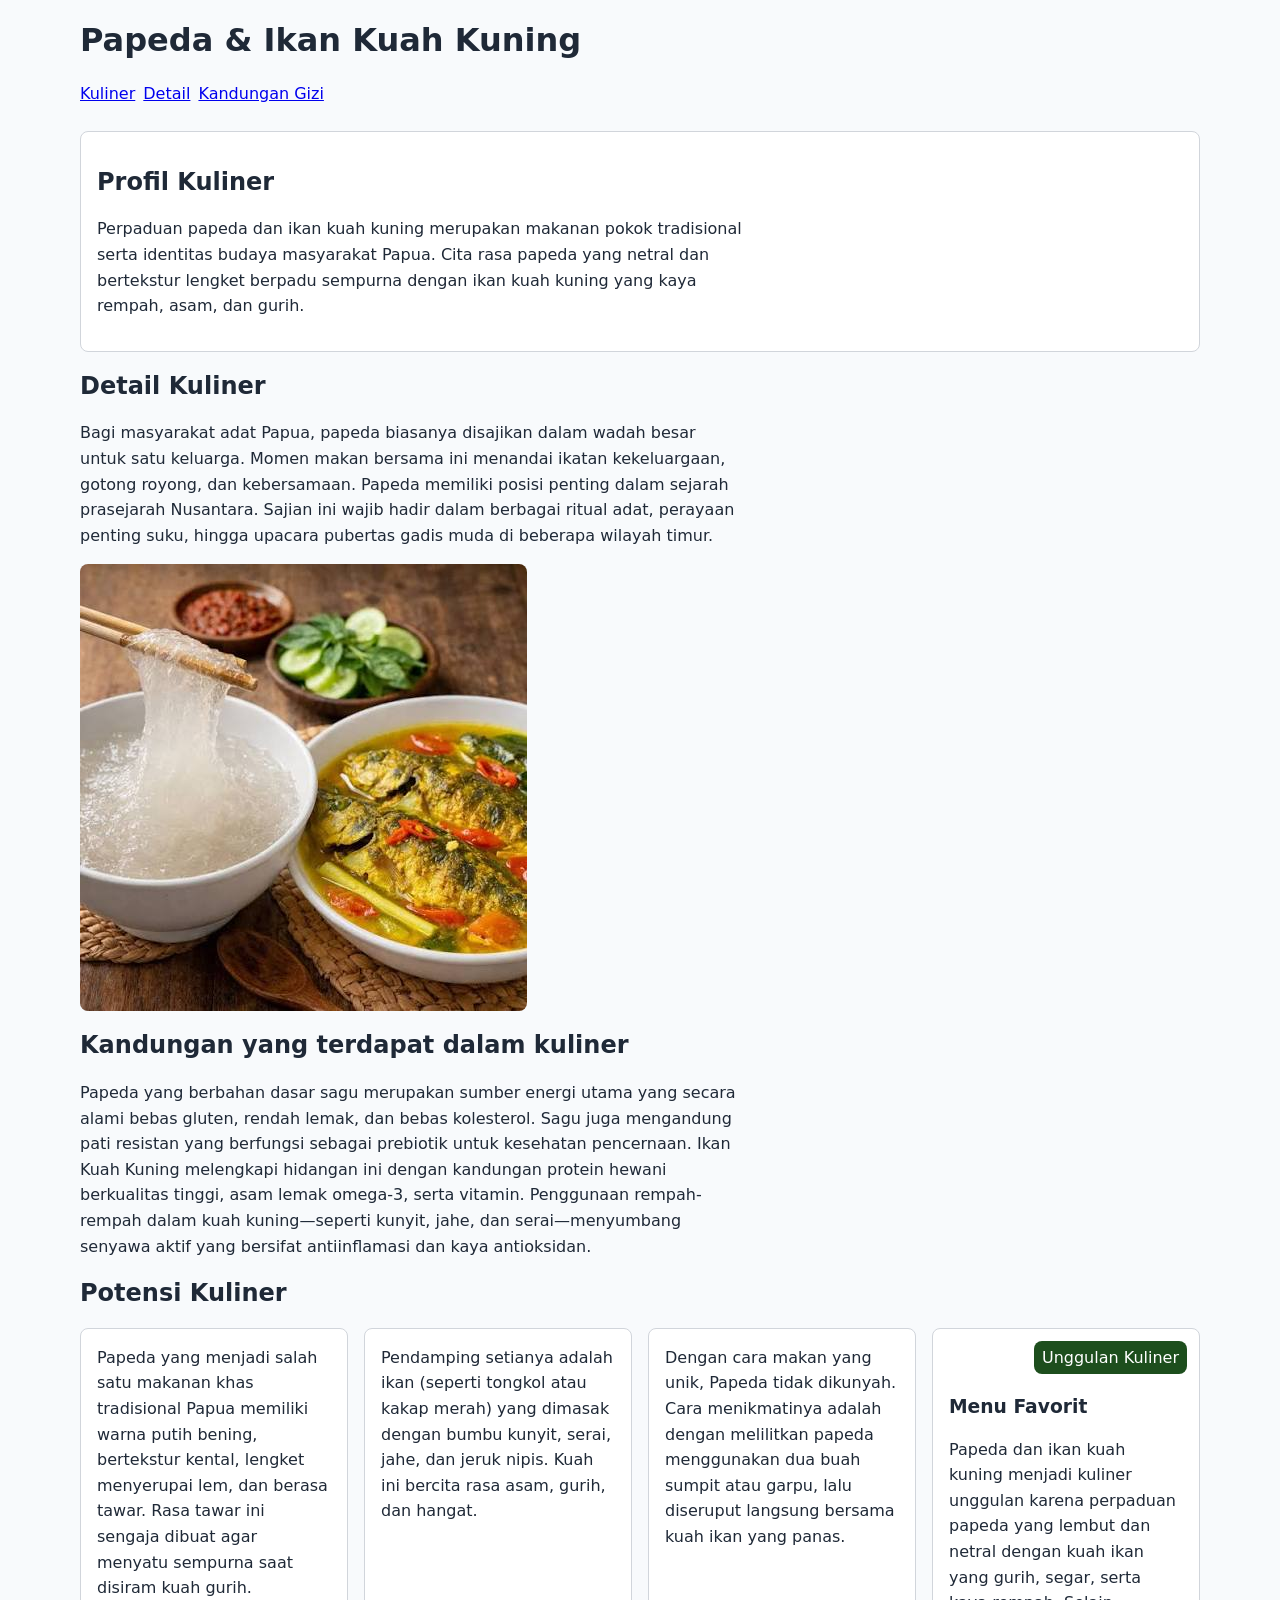
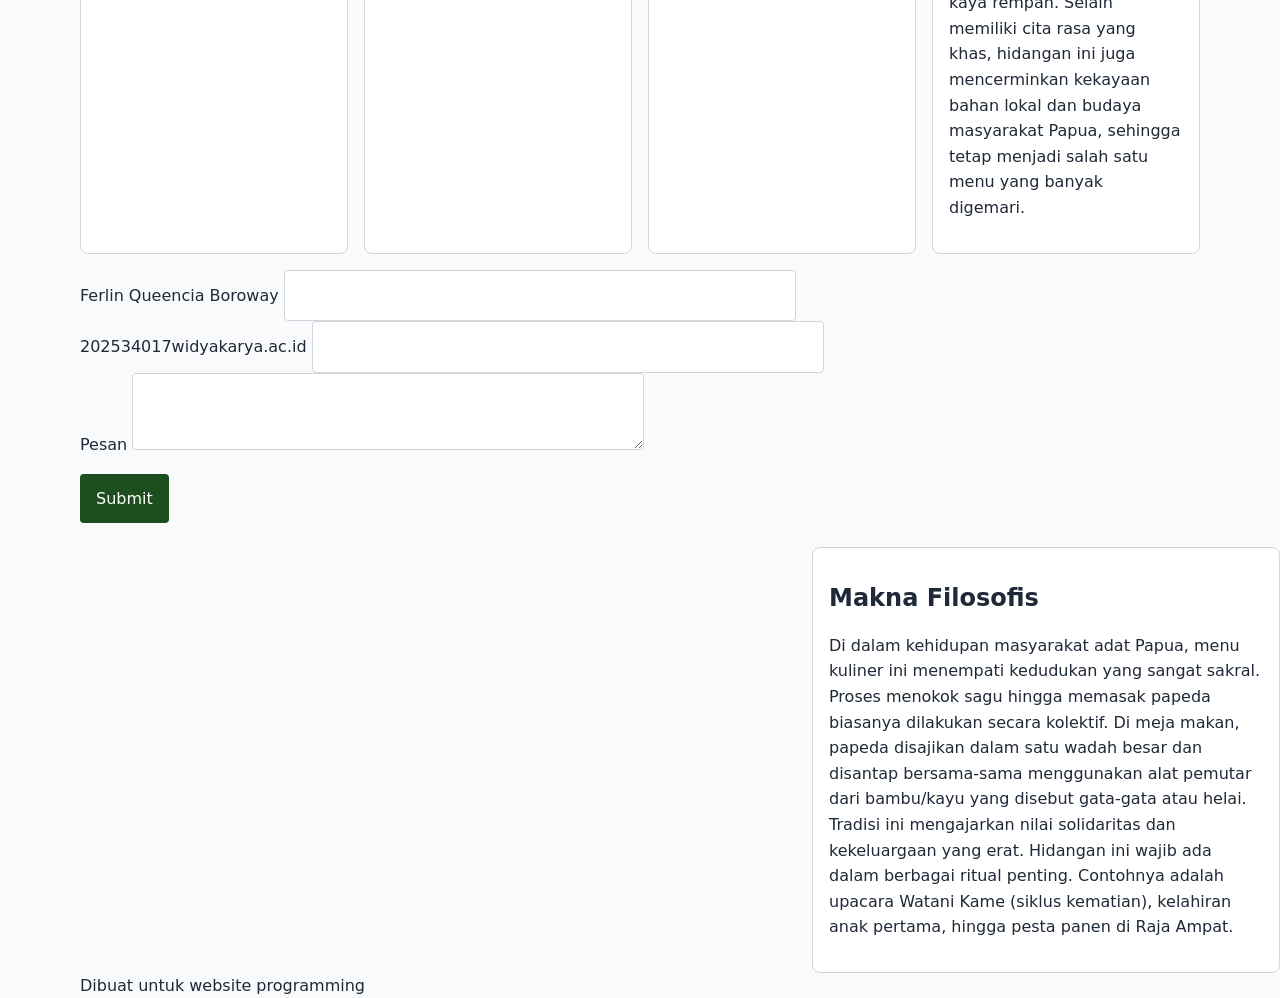
==== praktikum-4/index.html @ a6dc411b "Menyusun menu navigasi dan layout fleksibel" ====
<!DOCTYPE html>
<html lang="id">
    <head>
        <meta charset="UTF-8">
        <meta name="viewport" content="width=device-width, initial-scale=1.0">
        <title>Makanan Khas Kota Jayapura</title>
        <link rel="stylesheet" href="style.css">
    </head>
    <body>
        <header>
            <h1>Papeda & Ikan Kuah Kuning</h1>
        <nav aria-label="Navigasi Utama">
            <ul class="nav-list">
                <li><a href="profil">Kuliner</a></li>
                <li><a href="detail">Detail</a></li>
                <li><a href="kandungan">Kandungan Gizi</a></li>
            </ul>
        </nav>
        </header>

        <main>
            <article id="profil" class="card">
            <h2>Profil Kuliner</h2>
            <p>Perpaduan papeda dan ikan kuah kuning merupakan makanan pokok tradisional serta identitas budaya masyarakat Papua.
                 Cita rasa papeda yang netral dan bertekstur lengket berpadu sempurna dengan ikan kuah kuning yang kaya rempah, asam, dan gurih.</p>
                </article>
                
                 <section id="detail">
                    <h2>Detail Kuliner</h2>
                    <p> Bagi masyarakat adat Papua, papeda biasanya disajikan dalam wadah besar untuk satu keluarga. 
                        Momen makan bersama ini menandai ikatan kekeluargaan, gotong royong, dan kebersamaan.
                        Papeda memiliki posisi penting dalam sejarah prasejarah Nusantara. Sajian ini
                        wajib hadir dalam berbagai ritual adat, 
                        perayaan penting suku, hingga upacara pubertas gadis muda di beberapa wilayah timur.
                    </p>
                    <img src="images/papedaikankuah.jpg" alt="papeda dan ikan kuah kuning">
                  </section>

                  <section id="kandungan">
                    <h2>Kandungan yang terdapat dalam kuliner</h2>
                    <p> Papeda yang berbahan dasar sagu merupakan sumber energi utama yang secara alami bebas gluten, rendah lemak, dan bebas kolesterol. 
                        Sagu juga mengandung pati resistan yang berfungsi sebagai prebiotik untuk kesehatan pencernaan. Ikan Kuah Kuning
                        melengkapi hidangan ini dengan kandungan protein hewani berkualitas tinggi, asam lemak omega-3, serta vitamin. Penggunaan rempah-rempah 
                        dalam kuah kuning—seperti kunyit, jahe, dan serai—menyumbang senyawa aktif yang bersifat antiinflamasi dan kaya antioksidan.
                    </p>
                  </section>
                  
                  <section aria-labelledby="potensi">
                    <h2 id="potensi">Potensi Kuliner</h2>
                    <div class="card-list">
                        <article class="card">Papeda yang menjadi salah satu makanan khas tradisional Papua memiliki warna putih bening, bertekstur kental, lengket menyerupai lem, dan berasa tawar. 
                            Rasa tawar ini sengaja dibuat agar menyatu sempurna saat disiram kuah gurih.</article>
                        <article class="card">Pendamping setianya adalah ikan (seperti tongkol atau kakap merah) yang dimasak dengan bumbu kunyit, serai, jahe, dan jeruk nipis. Kuah ini bercita rasa asam, gurih, dan hangat.</article>
                        <article class="card">Dengan cara makan yang unik, Papeda tidak dikunyah. Cara menikmatinya adalah dengan melilitkan papeda menggunakan dua buah sumpit atau garpu, lalu diseruput langsung bersama kuah ikan yang panas.</article>
                    
                        <article class="card card--featured">
                            <span class="badge">Unggulan Kuliner</span>
                            <h3>Menu Favorit</h3>
                            <p>Papeda dan ikan kuah kuning menjadi kuliner unggulan karena perpaduan papeda yang lembut dan netral dengan kuah ikan yang gurih, segar, serta kaya rempah. 
                                Selain memiliki cita rasa yang khas, hidangan ini juga mencerminkan kekayaan bahan lokal dan budaya masyarakat Papua, sehingga tetap menjadi salah satu menu yang banyak digemari.
                            </p>
                        </article>

                    </div>
                  </section>

                  <form action="#" method="post">
                        <div>
                            <label for="nama"> Ferlin Queencia Boroway</label>
                            <input id="nama" name="nama" type="text" 
                            autocomplete="name" required>
                        </div>

                        <div>
                            <label for="email"> 202534017widyakarya.ac.id </label>
                            <input id="email" name="email" type="email"
                            autocomplete="email" required>
                        </div>

                         <div>
                            <label for="pesan">Pesan</label>
                            <textarea id="pesan" name="pesan" minlength="10" required></textarea>
                        </div>

                        <button type="submit">Submit</button>
                    </form>

        </main>
        <div class="page-layout">
            <main>
                <!-- Konten Utama Proyek -->
            </main>

            <aside aria-labelledby="info-tambahan">
                <h2 id="info-tambahan">Makna Filosofis</h2>
                <p>Di dalam kehidupan masyarakat adat Papua, menu kuliner ini menempati kedudukan yang sangat sakral.
                     Proses menokok sagu hingga memasak papeda biasanya dilakukan secara kolektif. Di meja makan, papeda disajikan dalam satu wadah besar
                    dan disantap bersama-sama menggunakan alat pemutar dari bambu/kayu yang disebut gata-gata atau helai. 
                    Tradisi ini mengajarkan nilai solidaritas dan kekeluargaan yang erat. 
                     Hidangan ini wajib ada dalam berbagai ritual penting. 
                    Contohnya adalah upacara Watani Kame (siklus kematian), kelahiran anak pertama, hingga pesta panen di Raja Ampat.
                </p>
            </aside>
        </div>
        <footer>Dibuat untuk website programming</footer>
    </body>
---- praktikum-4/style.css ----
*,
*::before,
*::after {
    box-sizing: border-box;
}
:root {
    --color-primary: #1d4e1d;
    --color-text: #1f2937;
    --color-muted: #4b5563;
    --color-surface: #ffffff;
    --color-border: #d1d5db;
    --color-focus: #f59e0b;
    --space-1: 0.5rem;
    --space-2: 1rem;
    --space-3: 1.5rem;
    --radius: 0.5rem;
}
body {
    margin: 0;
    color: var(--color-text);
    background: #f8fafc;
    font-family: system-ui, sans-serif;
    line-height: 1.6;
}
header,
main,
footer {
    width: min(100% - 2rem, 70rem);
    margin-inline: auto;
}

main {
    padding-block: var(--space-3);
}

h1,
h2,
h3 {
    line-height: 1.2;
}

p {
    max-width: 65ch;
}

.nav-link {
    color: var(--color-primary);
    padding: var(--space-1);
    text-underline-offset: 0.2em;
}

.nav-link:hover {
    text-decoration-thickness: 0.15em;
}

.nav-link:active {
    color: #1e3a8a;
}

.nav-link:focus-visible {
    outline: 3px solid var(--color-focus);
    outline-offset: 3px;
}

.nav-list {
    display: flex;
    flex-wrap: wrap;
    gap: var(--space-1);
    margin: 0;
    padding: 0;
    list-style: none;
}

.page-layout {
    display: flex;
    flex-wrap: wrap;
    gap: var(--space-3);
    align-items: flex-start;
}

.page-layout > main {
    flex: 1 1 36rem;
    min-width: 0;
}

.page-layout > aside {
    flex: 1 1 16rem;
    padding: var(--space-2);
    background: var(--color-surface);
    border: 1px solid var(--color-border);
    border-radius: var(--radius);
}

.card {
    background: var(--color-surface);
    border: 1px solid var(--color-border);
    border-radius: var(--radius);
    padding: var(--space-2);
    margin-block-end: var(--space-2);
}

.card-list {
    display: flex;
    flex-wrap: wrap;
    gap: var(--space-2);
}

.card-list > .card {
    flex: 1 1 16rem;
}

.card--featured {
    position: relative;
    padding-block-start: 3rem;
}

.badge {
    position: absolute;
    inset-block-start: 0.75rem;
    inset-inline-end: 0.75rem;
    padding: 0.25rem 0.5rem;
    color: #ffffff;
    background: var(--color-primary);
    border-radius: var(--radius);
}

img {
    display: block;
    max-width: 100%;
    height: auto;
    border-radius: var(--radius);
}

img, 
video {
    max-width: 100%;
    height: auto;
}

pre {
    overflow-x: auto;
}

a,
p {
    overflow-wrap: anywhere;
}

table {
    width: 100%;
    border-collapse: collapse;
}

th,
td {
    padding: var(--space-1);
    border: 1px solid var(--color-border);
    text-align: start;
}

input,
textarea,
button {
    font: inherit;
}

input,
textarea {
    width: 100%;
    max-width: 32rem;
    padding: 0.75rem;
    border: 1px solid var(--color-border);
    border-radius: 0.25rem;
}

button {
    margin-block-start: var(--space-2);
    padding: 0.75rem 1rem;
    color: #ffffff;
    background: var(--color-primary);
    border: 0;
    border-radius: 0.25rem;
    cursor: pointer;
}

input:focus-visible,
textarea:focus-visible,
button:focus-visible  {
    outline: 3px solid var(--color-focus);
    outline-offset: 3px;
}
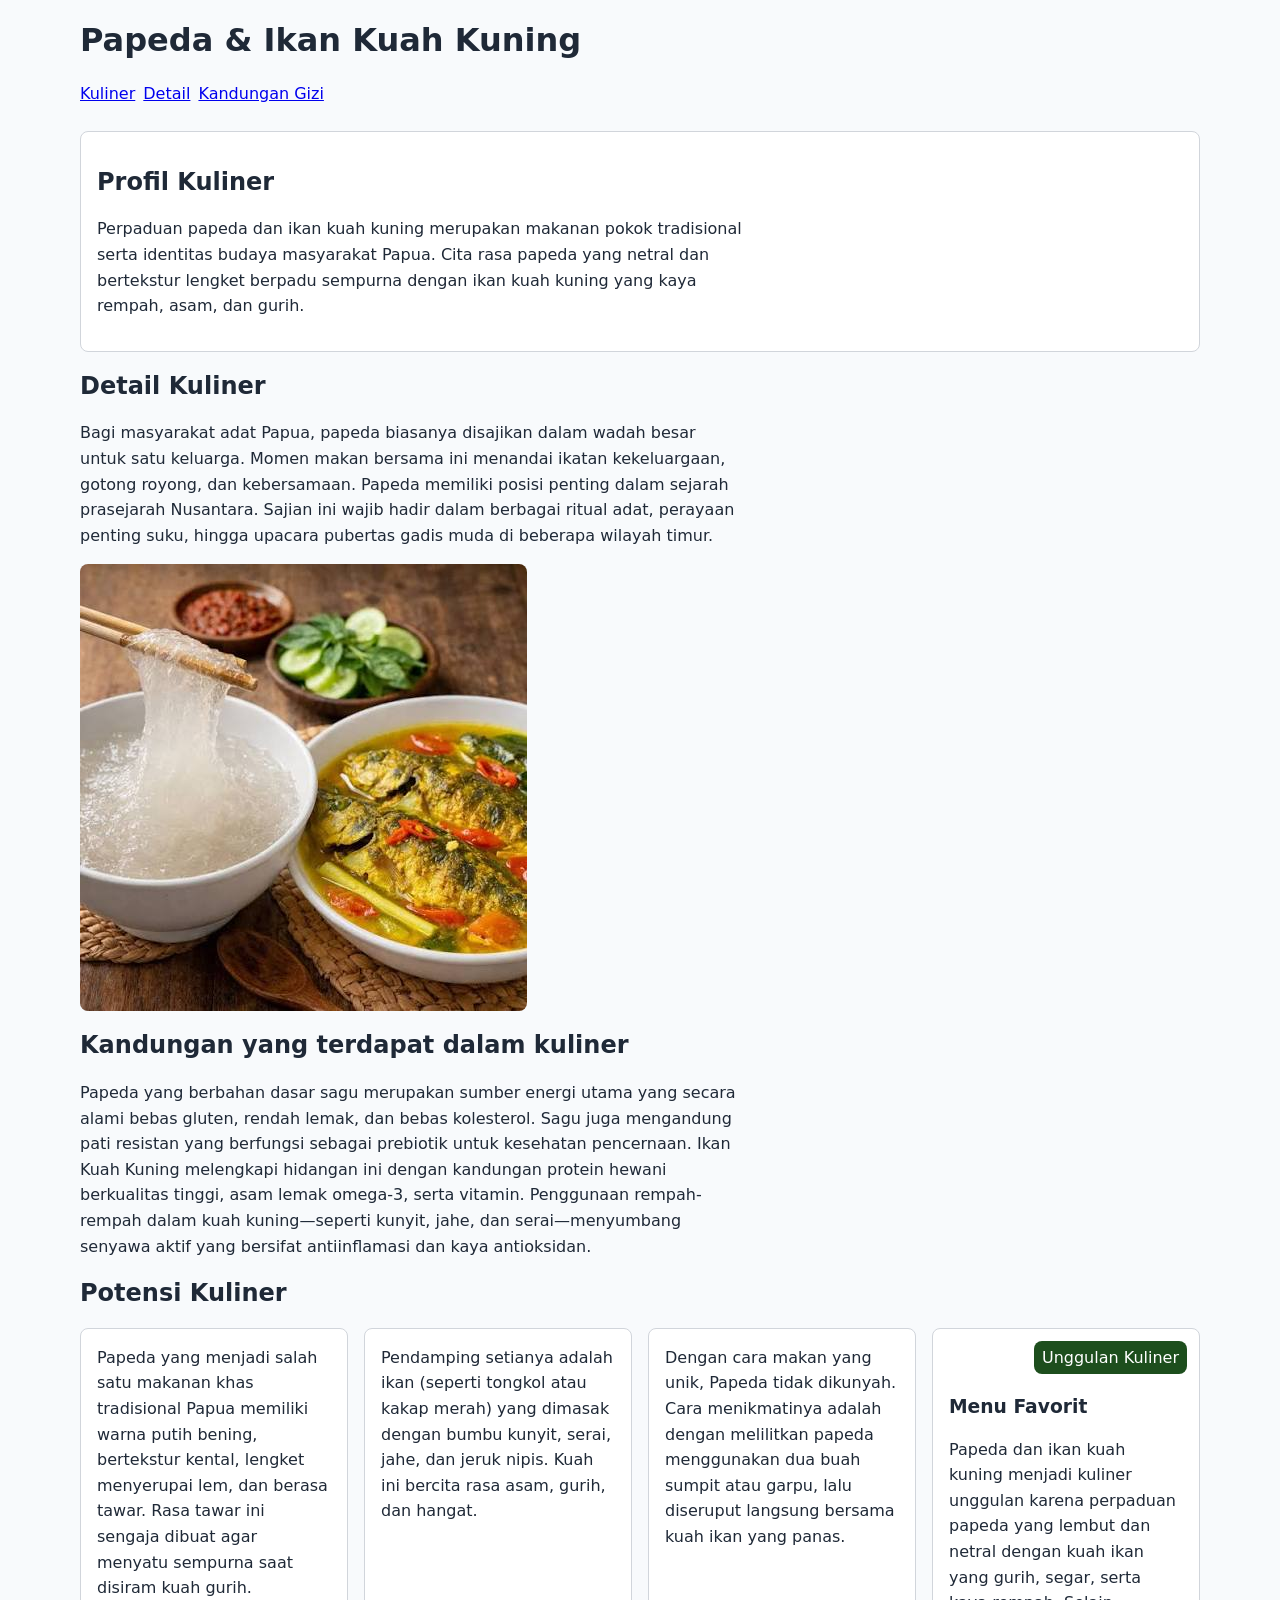
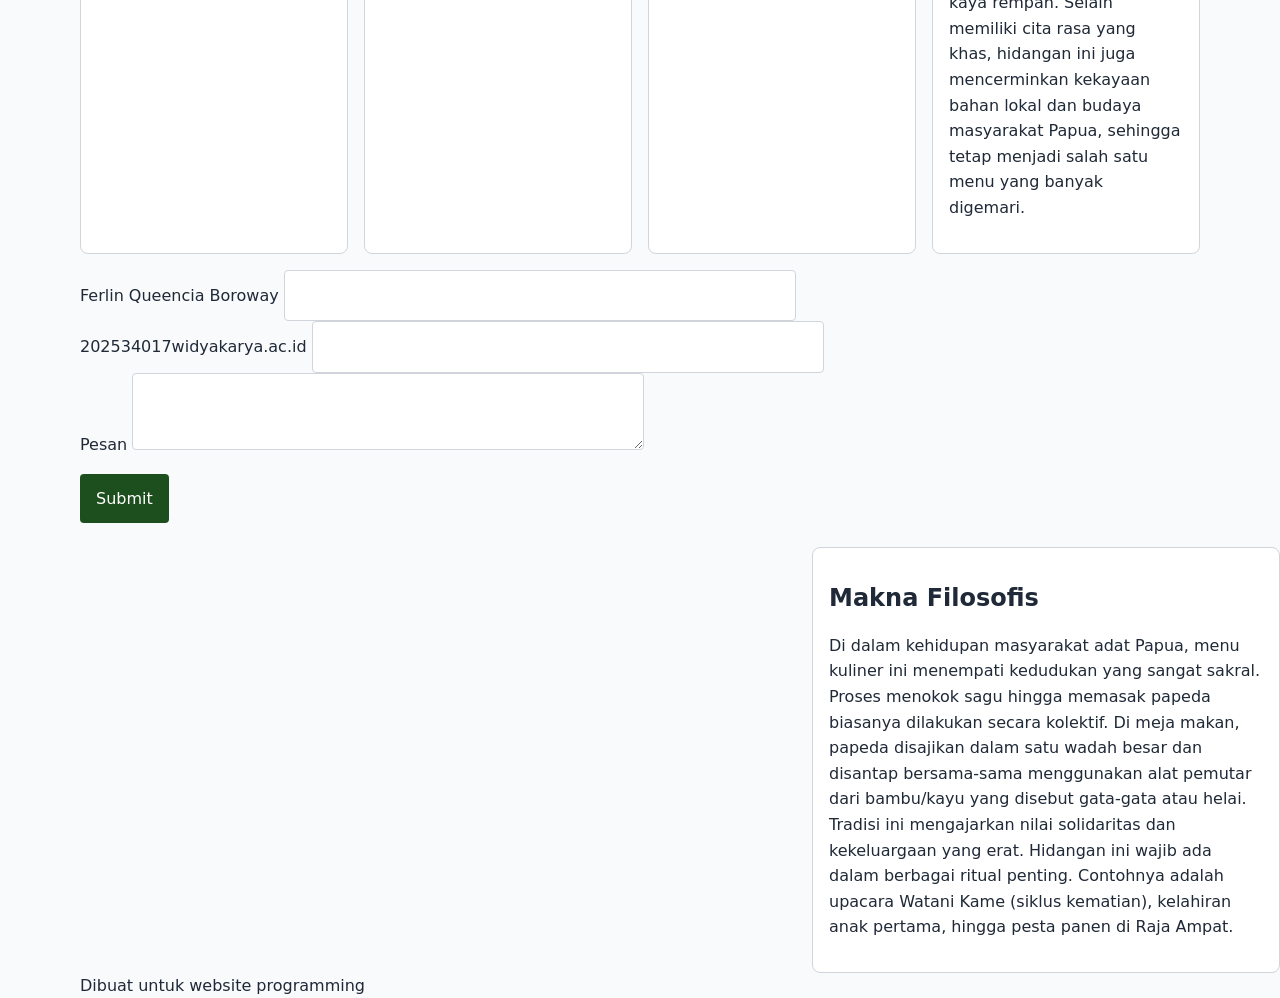
==== commit 95982dce: "Memperbaiki navigasi halaman" ====
--- a/praktikum-4/index.html
+++ b/praktikum-4/index.html
@@ -11,9 +11,9 @@
             <h1>Papeda & Ikan Kuah Kuning</h1>
         <nav aria-label="Navigasi Utama">
             <ul class="nav-list">
-                <li><a href="profil">Kuliner</a></li>
-                <li><a href="detail">Detail</a></li>
-                <li><a href="kandungan">Kandungan Gizi</a></li>
+                <li><a href="#profil">Kuliner</a></li>
+                <li><a href="#detail">Detail</a></li>
+                <li><a href="#kandungan">Kandungan Gizi</a></li>
             </ul>
         </nav>
         </header>
